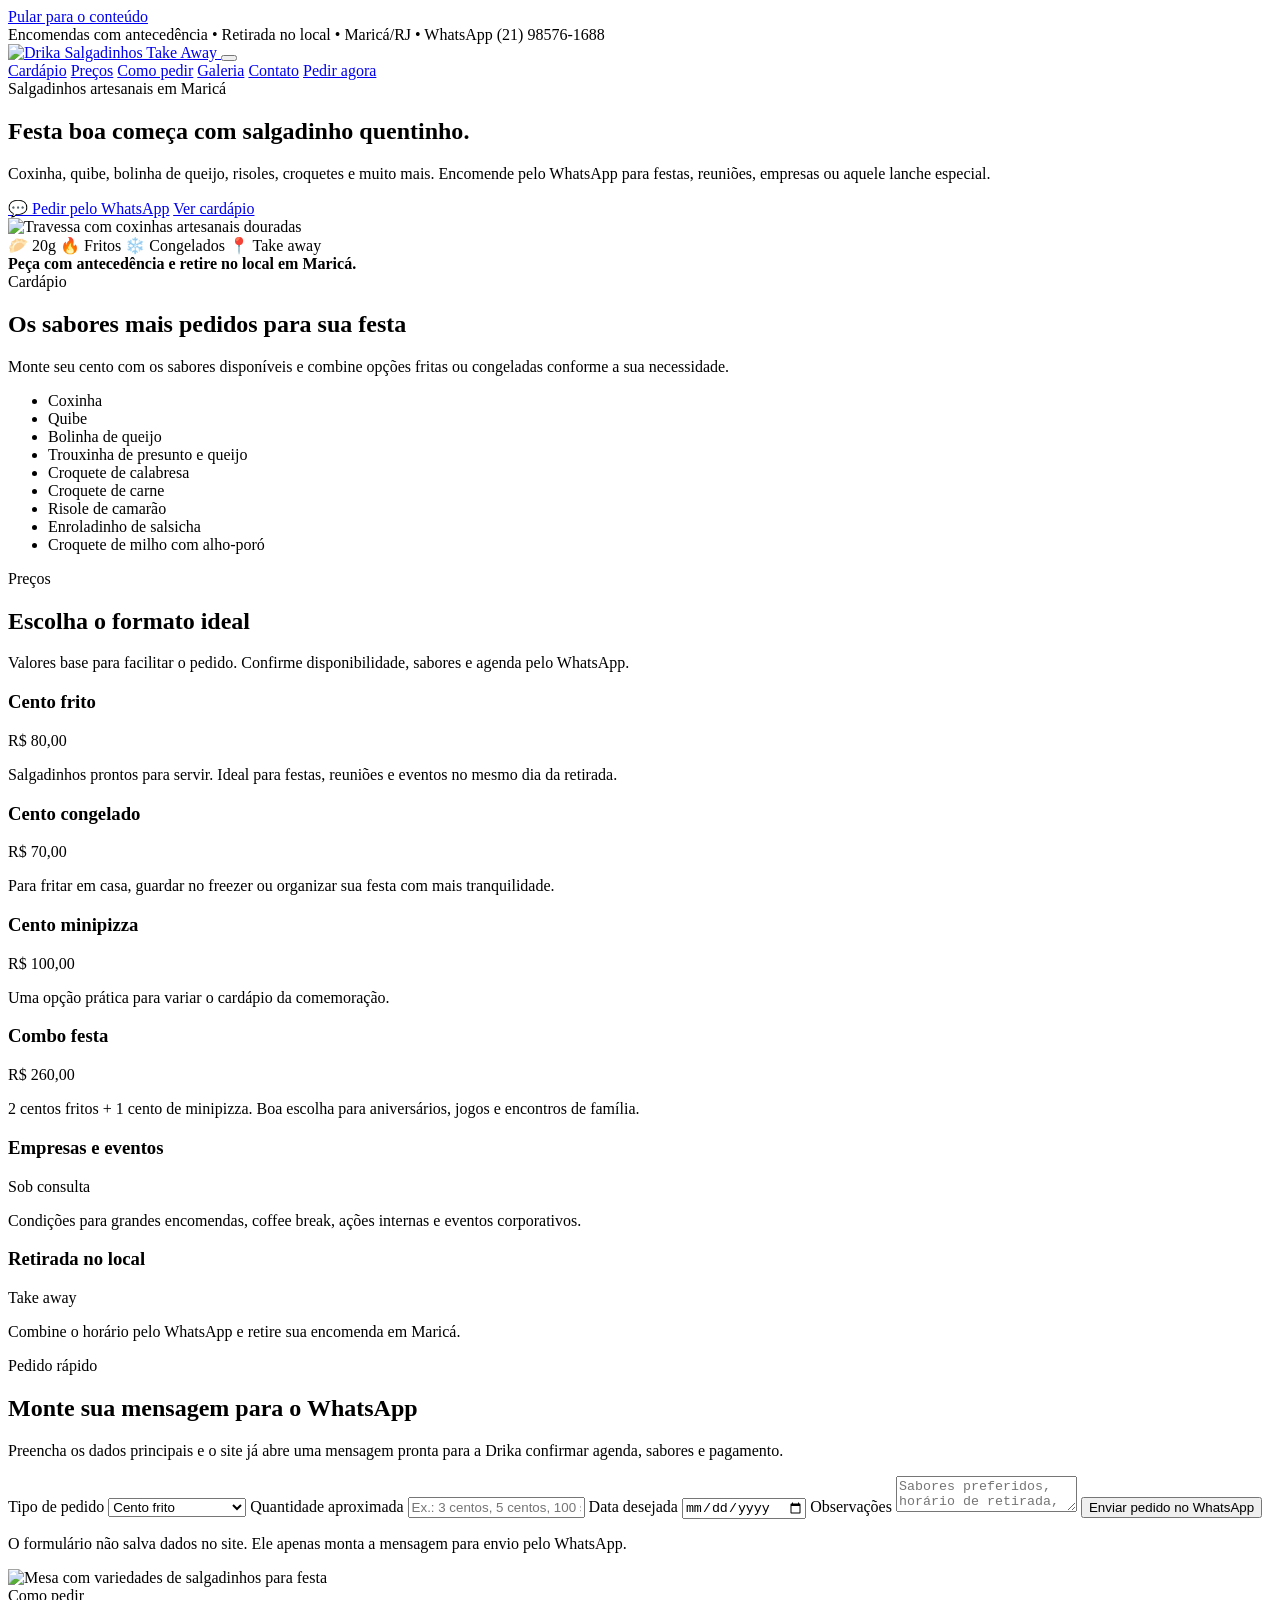
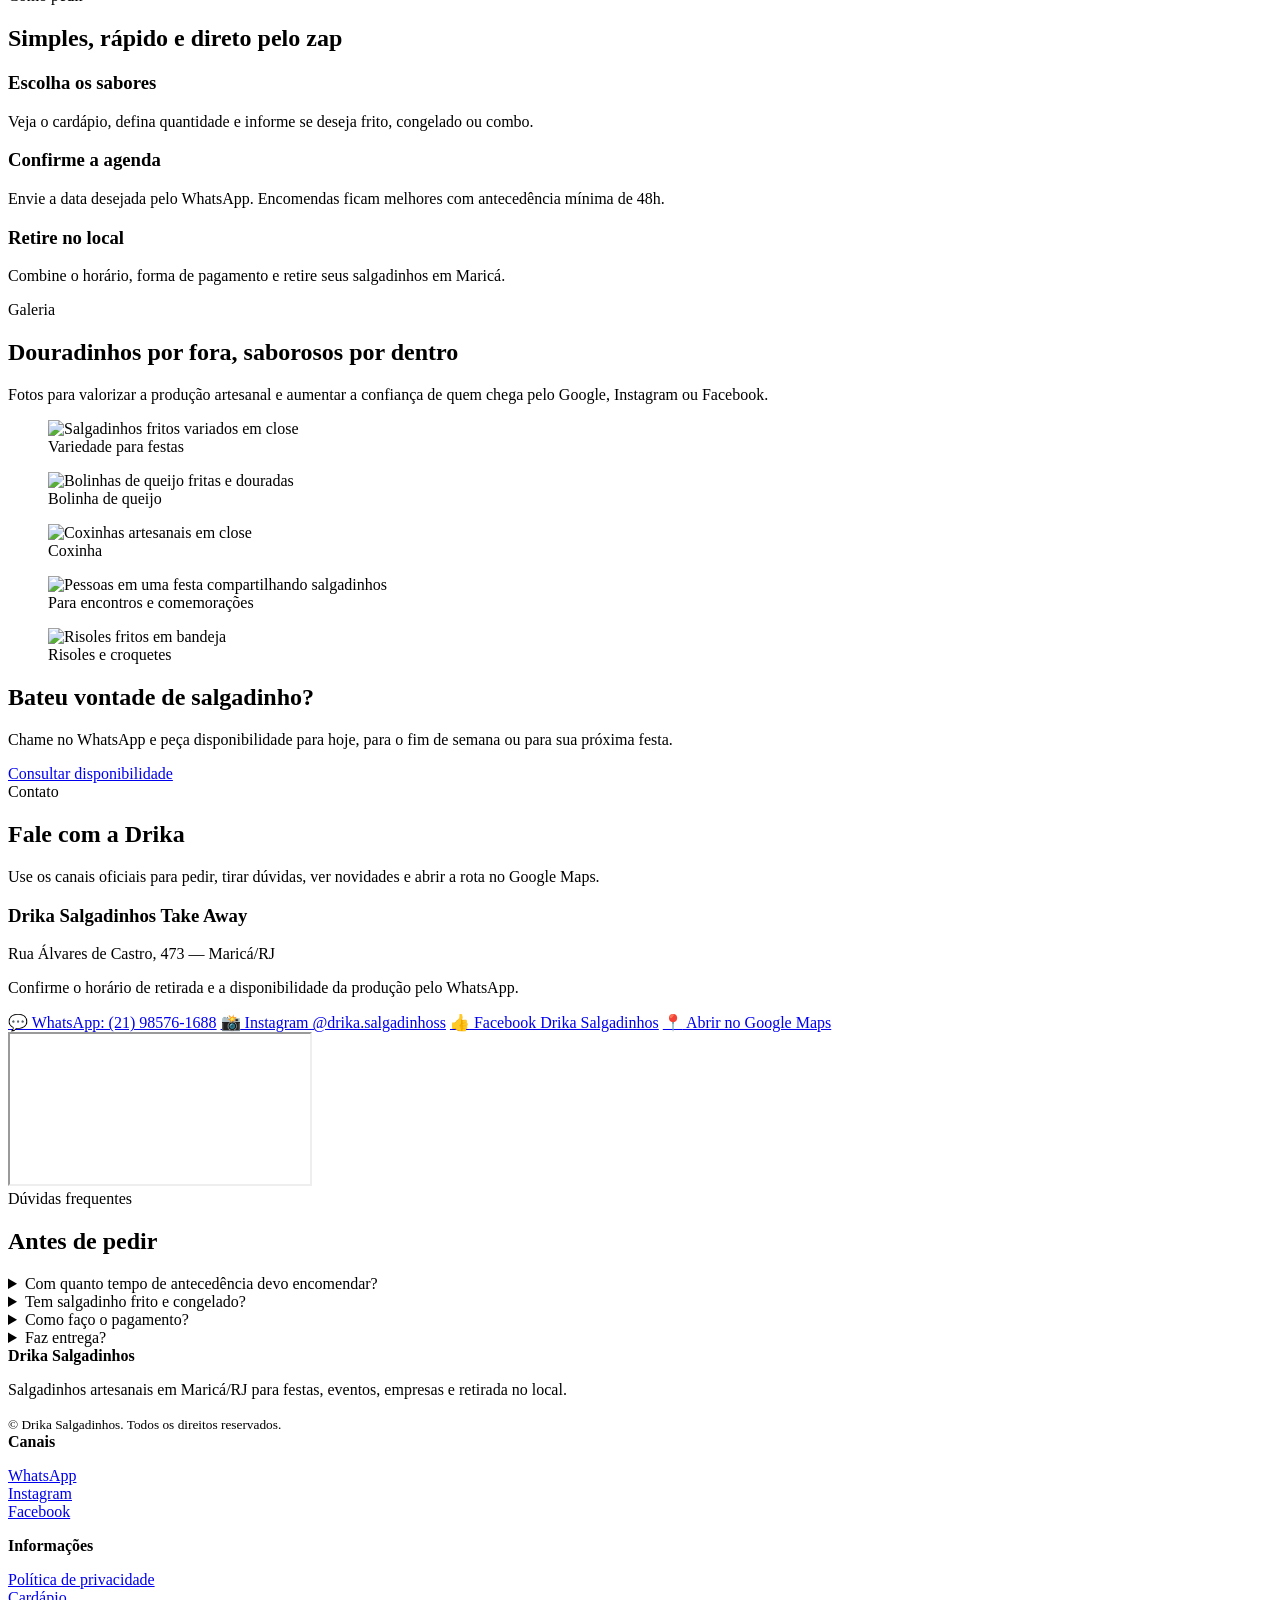
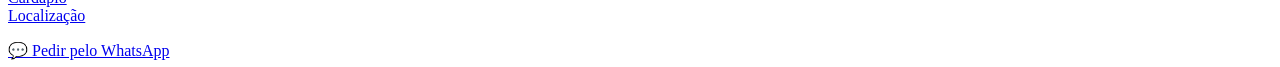
==== index.html @ 27407ce0 "Add files via upload" ====
<!doctype html>
<html lang="pt-BR">
<head>
  <meta charset="utf-8">
  <meta name="viewport" content="width=device-width, initial-scale=1">
  <title>Drika Salgadinhos em Maricá | Fritos, congelados e encomendas</title>
  <meta name="description" content="Drika Salgadinhos em Maricá/RJ. Salgadinhos artesanais para festas, reuniões, empresas e lanches. Peça pelo WhatsApp e retire no local.">
  <meta name="theme-color" content="#14b866">
  <meta property="og:title" content="Drika Salgadinhos em Maricá">
  <meta property="og:description" content="Salgadinhos artesanais fritos e congelados. Encomendas pelo WhatsApp e retirada no local.">
  <meta property="og:type" content="website">
  <meta property="og:image" content="assets/img/hero-coxinhas.webp">
  <link rel="icon" href="assets/img/favicon.svg" type="image/svg+xml">
  <link rel="manifest" href="manifest.webmanifest">
  <link rel="stylesheet" href="assets/css/styles.css">
  <script type="application/ld+json">
  {
    "@context": "https://schema.org",
    "@type": "FoodEstablishment",
    "name": "Salgadinhos Maricá - Drika Salgadinhos - Ateliê dos Salgadinhos",
    "alternateName": "Drika Salgadinhos",
    "description": "Salgadinhos artesanais em Maricá/RJ, com opções fritas e congeladas para festas, eventos e retirada no local.",
    "telephone": "+55 21 98576-1688",
    "priceRange": "R$70-R$260",
    "servesCuisine": "Salgadinhos brasileiros",
    "address": {
      "@type": "PostalAddress",
      "streetAddress": "Rua Álvares de Castro, 473",
      "addressLocality": "Maricá",
      "addressRegion": "RJ",
      "addressCountry": "BR"
    },
    "geo": {
      "@type": "GeoCoordinates",
      "latitude": -22.921061,
      "longitude": -42.8217587
    },
    "sameAs": [
      "https://www.instagram.com/drika.salgadinhoss/",
      "https://www.facebook.com/profile.php?id=100063478543805",
      "https://maps.app.goo.gl/71BUHFsjH4j9Gp3DA"
    ]
  }
  </script>
</head>
<body>
  <a class="skip-link" href="#conteudo">Pular para o conteúdo</a>
  <div class="topbar">Encomendas com antecedência • Retirada no local • Maricá/RJ • WhatsApp (21) 98576-1688</div>

  <header class="header" aria-label="Cabeçalho do site">
    <div class="container header-inner">
      <a class="logo" href="#topo" aria-label="Página inicial Drika Salgadinhos">
        <img src="assets/img/logo-drika.svg" alt="Drika Salgadinhos Take Away" width="170" height="48">
      </a>
      <button class="menu-toggle" type="button" aria-label="Abrir menu" aria-expanded="false" data-menu-toggle><span></span></button>
      <nav class="nav" data-nav aria-label="Menu principal">
        <a href="#cardapio">Cardápio</a>
        <a href="#combos">Preços</a>
        <a href="#como-pedir">Como pedir</a>
        <a href="#galeria">Galeria</a>
        <a href="#contato">Contato</a>
        <a class="nav-cta" href="https://wa.me/5521985761688?text=Ol%C3%A1%2C%20Drika!%20Vim%20pelo%20site%20e%20quero%20fazer%20uma%20encomenda." target="_blank" rel="noopener">Pedir agora</a>
      </nav>
    </div>
  </header>

  <main id="conteudo">
    <section class="hero" id="topo">
      <div class="container hero-grid">
        <div>
          <span class="eyebrow">Salgadinhos artesanais em Maricá</span>
          <h1>Festa boa começa com <strong>salgadinho quentinho</strong>.</h1>
          <p>Coxinha, quibe, bolinha de queijo, risoles, croquetes e muito mais. Encomende pelo WhatsApp para festas, reuniões, empresas ou aquele lanche especial.</p>
          <div class="hero-actions">
            <a class="btn btn-primary" href="https://wa.me/5521985761688?text=Ol%C3%A1%2C%20Drika!%20Quero%20fazer%20uma%20encomenda%20de%20salgadinhos." target="_blank" rel="noopener">💬 Pedir pelo WhatsApp</a>
            <a class="btn btn-secondary" href="#cardapio">Ver cardápio</a>
          </div>
        </div>
        <article class="hero-card" aria-label="Foto de salgadinhos">
          <img src="assets/img/hero-coxinhas.webp" alt="Travessa com coxinhas artesanais douradas" width="1000" height="523" fetchpriority="high">
          <div class="hero-card-info">
            <div class="badge-row">
              <span class="badge">🥟 20g</span>
              <span class="badge">🔥 Fritos</span>
              <span class="badge">❄️ Congelados</span>
              <span class="badge">📍 Take away</span>
            </div>
            <strong>Peça com antecedência e retire no local em Maricá.</strong>
          </div>
        </article>
      </div>
    </section>

    <div class="wave" aria-hidden="true"></div>

    <section id="cardapio">
      <div class="container">
        <div class="section-head">
          <span class="kicker">Cardápio</span>
          <h2>Os sabores mais pedidos para sua festa</h2>
          <p>Monte seu cento com os sabores disponíveis e combine opções fritas ou congeladas conforme a sua necessidade.</p>
        </div>
        <div class="flavors">
          <ul class="flavor-list">
            <li>Coxinha</li>
            <li>Quibe</li>
            <li>Bolinha de queijo</li>
            <li>Trouxinha de presunto e queijo</li>
            <li>Croquete de calabresa</li>
            <li>Croquete de carne</li>
            <li>Risole de camarão</li>
            <li>Enroladinho de salsicha</li>
            <li>Croquete de milho com alho-poró</li>
          </ul>
        </div>
      </div>
    </section>

    <section id="combos">
      <div class="container">
        <div class="section-head">
          <span class="kicker">Preços</span>
          <h2>Escolha o formato ideal</h2>
          <p>Valores base para facilitar o pedido. Confirme disponibilidade, sabores e agenda pelo WhatsApp.</p>
        </div>
        <div class="cards-grid">
          <article class="card">
            <h3>Cento frito</h3>
            <span class="price">R$ 80,00</span>
            <p>Salgadinhos prontos para servir. Ideal para festas, reuniões e eventos no mesmo dia da retirada.</p>
          </article>
          <article class="card">
            <h3>Cento congelado</h3>
            <span class="price">R$ 70,00</span>
            <p>Para fritar em casa, guardar no freezer ou organizar sua festa com mais tranquilidade.</p>
          </article>
          <article class="card">
            <h3>Cento minipizza</h3>
            <span class="price">R$ 100,00</span>
            <p>Uma opção prática para variar o cardápio da comemoração.</p>
          </article>
          <article class="card highlight">
            <h3>Combo festa</h3>
            <span class="price">R$ 260,00</span>
            <p>2 centos fritos + 1 cento de minipizza. Boa escolha para aniversários, jogos e encontros de família.</p>
          </article>
          <article class="card">
            <h3>Empresas e eventos</h3>
            <span class="price">Sob consulta</span>
            <p>Condições para grandes encomendas, coffee break, ações internas e eventos corporativos.</p>
          </article>
          <article class="card">
            <h3>Retirada no local</h3>
            <span class="price">Take away</span>
            <p>Combine o horário pelo WhatsApp e retire sua encomenda em Maricá.</p>
          </article>
        </div>
      </div>
    </section>

    <section id="pedido">
      <div class="container order-box">
        <div class="order-box-content">
          <span class="kicker">Pedido rápido</span>
          <h2>Monte sua mensagem para o WhatsApp</h2>
          <p>Preencha os dados principais e o site já abre uma mensagem pronta para a Drika confirmar agenda, sabores e pagamento.</p>
          <form class="form-grid" data-order-form>
            <label for="tipoPedido"><span>Tipo de pedido</span>
              <select id="tipoPedido" name="tipoPedido">
                <option value="Cento frito">Cento frito</option>
                <option value="Cento congelado">Cento congelado</option>
                <option value="Cento minipizza">Cento minipizza</option>
                <option value="Combo festa: 2 fritos + 1 minipizza">Combo festa</option>
                <option value="Pedido para empresa ou evento">Empresa ou evento</option>
              </select>
            </label>
            <label for="quantidadePedido"><span>Quantidade aproximada</span>
              <input id="quantidadePedido" name="quantidadePedido" type="text" placeholder="Ex.: 3 centos, 5 centos, 100 salgadinhos">
            </label>
            <label for="dataPedido"><span>Data desejada</span>
              <input id="dataPedido" name="dataPedido" type="date">
            </label>
            <label for="observacaoPedido"><span>Observações</span>
              <textarea id="observacaoPedido" name="observacaoPedido" placeholder="Sabores preferidos, horário de retirada, quantidade de pessoas..."></textarea>
            </label>
            <button class="btn btn-primary" type="submit">Enviar pedido no WhatsApp</button>
            <p class="small">O formulário não salva dados no site. Ele apenas monta a mensagem para envio pelo WhatsApp.</p>
          </form>
        </div>
        <div class="order-image" aria-hidden="true">
          <img src="assets/img/mesa-salgados.webp" alt="Mesa com variedades de salgadinhos para festa" width="1000" height="523" loading="lazy">
        </div>
      </div>
    </section>

    <section id="como-pedir">
      <div class="container">
        <div class="section-head">
          <span class="kicker">Como pedir</span>
          <h2>Simples, rápido e direto pelo zap</h2>
        </div>
        <div class="steps">
          <article class="step">
            <h3>Escolha os sabores</h3>
            <p>Veja o cardápio, defina quantidade e informe se deseja frito, congelado ou combo.</p>
          </article>
          <article class="step">
            <h3>Confirme a agenda</h3>
            <p>Envie a data desejada pelo WhatsApp. Encomendas ficam melhores com antecedência mínima de 48h.</p>
          </article>
          <article class="step">
            <h3>Retire no local</h3>
            <p>Combine o horário, forma de pagamento e retire seus salgadinhos em Maricá.</p>
          </article>
        </div>
      </div>
    </section>

    <section id="galeria">
      <div class="container">
        <div class="section-head">
          <span class="kicker">Galeria</span>
          <h2>Douradinhos por fora, saborosos por dentro</h2>
          <p>Fotos para valorizar a produção artesanal e aumentar a confiança de quem chega pelo Google, Instagram ou Facebook.</p>
        </div>
        <div class="gallery-grid">
          <figure class="gallery-item featured">
            <img src="assets/img/salgados-sortidos.webp" alt="Salgadinhos fritos variados em close" width="900" height="975" loading="lazy">
            <figcaption class="gallery-caption">Variedade para festas</figcaption>
          </figure>
          <figure class="gallery-item">
            <img src="assets/img/bolinhas-queijo.webp" alt="Bolinhas de queijo fritas e douradas" width="900" height="471" loading="lazy">
            <figcaption class="gallery-caption">Bolinha de queijo</figcaption>
          </figure>
          <figure class="gallery-item">
            <img src="assets/img/coxinhas-close.webp" alt="Coxinhas artesanais em close" width="900" height="988" loading="lazy">
            <figcaption class="gallery-caption">Coxinha</figcaption>
          </figure>
          <figure class="gallery-item featured">
            <img src="assets/img/festa-salgados.webp" alt="Pessoas em uma festa compartilhando salgadinhos" width="720" height="720" loading="lazy">
            <figcaption class="gallery-caption">Para encontros e comemorações</figcaption>
          </figure>
          <figure class="gallery-item">
            <img src="assets/img/risoles.webp" alt="Risoles fritos em bandeja" width="720" height="720" loading="lazy">
            <figcaption class="gallery-caption">Risoles e croquetes</figcaption>
          </figure>
        </div>
      </div>
    </section>

    <section>
      <div class="container cta-strip">
        <div>
          <h2>Bateu vontade de salgadinho?</h2>
          <p>Chame no WhatsApp e peça disponibilidade para hoje, para o fim de semana ou para sua próxima festa.</p>
        </div>
        <a class="btn btn-secondary" href="https://wa.me/5521985761688?text=Ol%C3%A1%2C%20Drika!%20Quero%20consultar%20disponibilidade%20de%20salgadinhos." target="_blank" rel="noopener">Consultar disponibilidade</a>
      </div>
    </section>

    <section id="contato">
      <div class="container">
        <div class="section-head">
          <span class="kicker">Contato</span>
          <h2>Fale com a Drika</h2>
          <p>Use os canais oficiais para pedir, tirar dúvidas, ver novidades e abrir a rota no Google Maps.</p>
        </div>
        <div class="contact-grid">
          <article class="contact-card">
            <h3>Drika Salgadinhos Take Away</h3>
            <p>Rua Álvares de Castro, 473 — Maricá/RJ</p>
            <p class="small">Confirme o horário de retirada e a disponibilidade da produção pelo WhatsApp.</p>
            <div class="contact-list">
              <a class="contact-link" href="https://wa.me/5521985761688" target="_blank" rel="noopener"><span>💬</span> WhatsApp: (21) 98576-1688</a>
              <a class="contact-link" href="https://www.instagram.com/drika.salgadinhoss/" target="_blank" rel="noopener"><span>📸</span> Instagram @drika.salgadinhoss</a>
              <a class="contact-link" href="https://www.facebook.com/profile.php?id=100063478543805" target="_blank" rel="noopener"><span>👍</span> Facebook Drika Salgadinhos</a>
              <a class="contact-link" href="https://maps.app.goo.gl/71BUHFsjH4j9Gp3DA" target="_blank" rel="noopener"><span>📍</span> Abrir no Google Maps</a>
            </div>
          </article>
          <div class="map-frame" aria-label="Mapa da Drika Salgadinhos em Maricá">
            <iframe title="Mapa da Drika Salgadinhos em Maricá" loading="lazy" referrerpolicy="no-referrer-when-downgrade" src="https://www.google.com/maps?q=Rua%20%C3%81lvares%20de%20Castro%2C%20473%2C%20Maric%C3%A1%2C%20RJ&output=embed"></iframe>
          </div>
        </div>
      </div>
    </section>

    <section class="faq" id="duvidas">
      <div class="container">
        <div class="section-head">
          <span class="kicker">Dúvidas frequentes</span>
          <h2>Antes de pedir</h2>
        </div>
        <details>
          <summary>Com quanto tempo de antecedência devo encomendar?</summary>
          <p>O ideal é pedir com pelo menos 48 horas de antecedência. Para grandes encomendas, festas e empresas, quanto antes melhor.</p>
        </details>
        <details>
          <summary>Tem salgadinho frito e congelado?</summary>
          <p>Sim. Há opções fritas para servir e opções congeladas para preparar em casa.</p>
        </details>
        <details>
          <summary>Como faço o pagamento?</summary>
          <p>Combine pelo WhatsApp. A Drika informa as opções disponíveis, como Pix, dinheiro ou cartão.</p>
        </details>
        <details>
          <summary>Faz entrega?</summary>
          <p>O foco é retirada no local. Entrega pode ser consultada pelo WhatsApp conforme região, agenda e quantidade.</p>
        </details>
      </div>
    </section>
  </main>

  <footer class="footer">
    <div class="container footer-grid">
      <div>
        <strong>Drika Salgadinhos</strong>
        <p>Salgadinhos artesanais em Maricá/RJ para festas, eventos, empresas e retirada no local.</p>
        <small>© <span data-year></span> Drika Salgadinhos. Todos os direitos reservados.</small>
      </div>
      <div>
        <strong>Canais</strong>
        <p><a href="https://wa.me/5521985761688" target="_blank" rel="noopener">WhatsApp</a><br>
        <a href="https://www.instagram.com/drika.salgadinhoss/" target="_blank" rel="noopener">Instagram</a><br>
        <a href="https://www.facebook.com/profile.php?id=100063478543805" target="_blank" rel="noopener">Facebook</a></p>
      </div>
      <div>
        <strong>Informações</strong>
        <p><a href="privacidade.html">Política de privacidade</a><br>
        <a href="#cardapio">Cardápio</a><br>
        <a href="#contato">Localização</a></p>
      </div>
    </div>
  </footer>

  <a class="btn btn-primary whatsapp-float" href="https://wa.me/5521985761688?text=Ol%C3%A1%2C%20Drika!%20Vim%20pelo%20site%20e%20quero%20fazer%20uma%20encomenda." target="_blank" rel="noopener">💬 Pedir pelo WhatsApp</a>
  <script src="assets/js/script.js" defer></script>
</body>
</html>
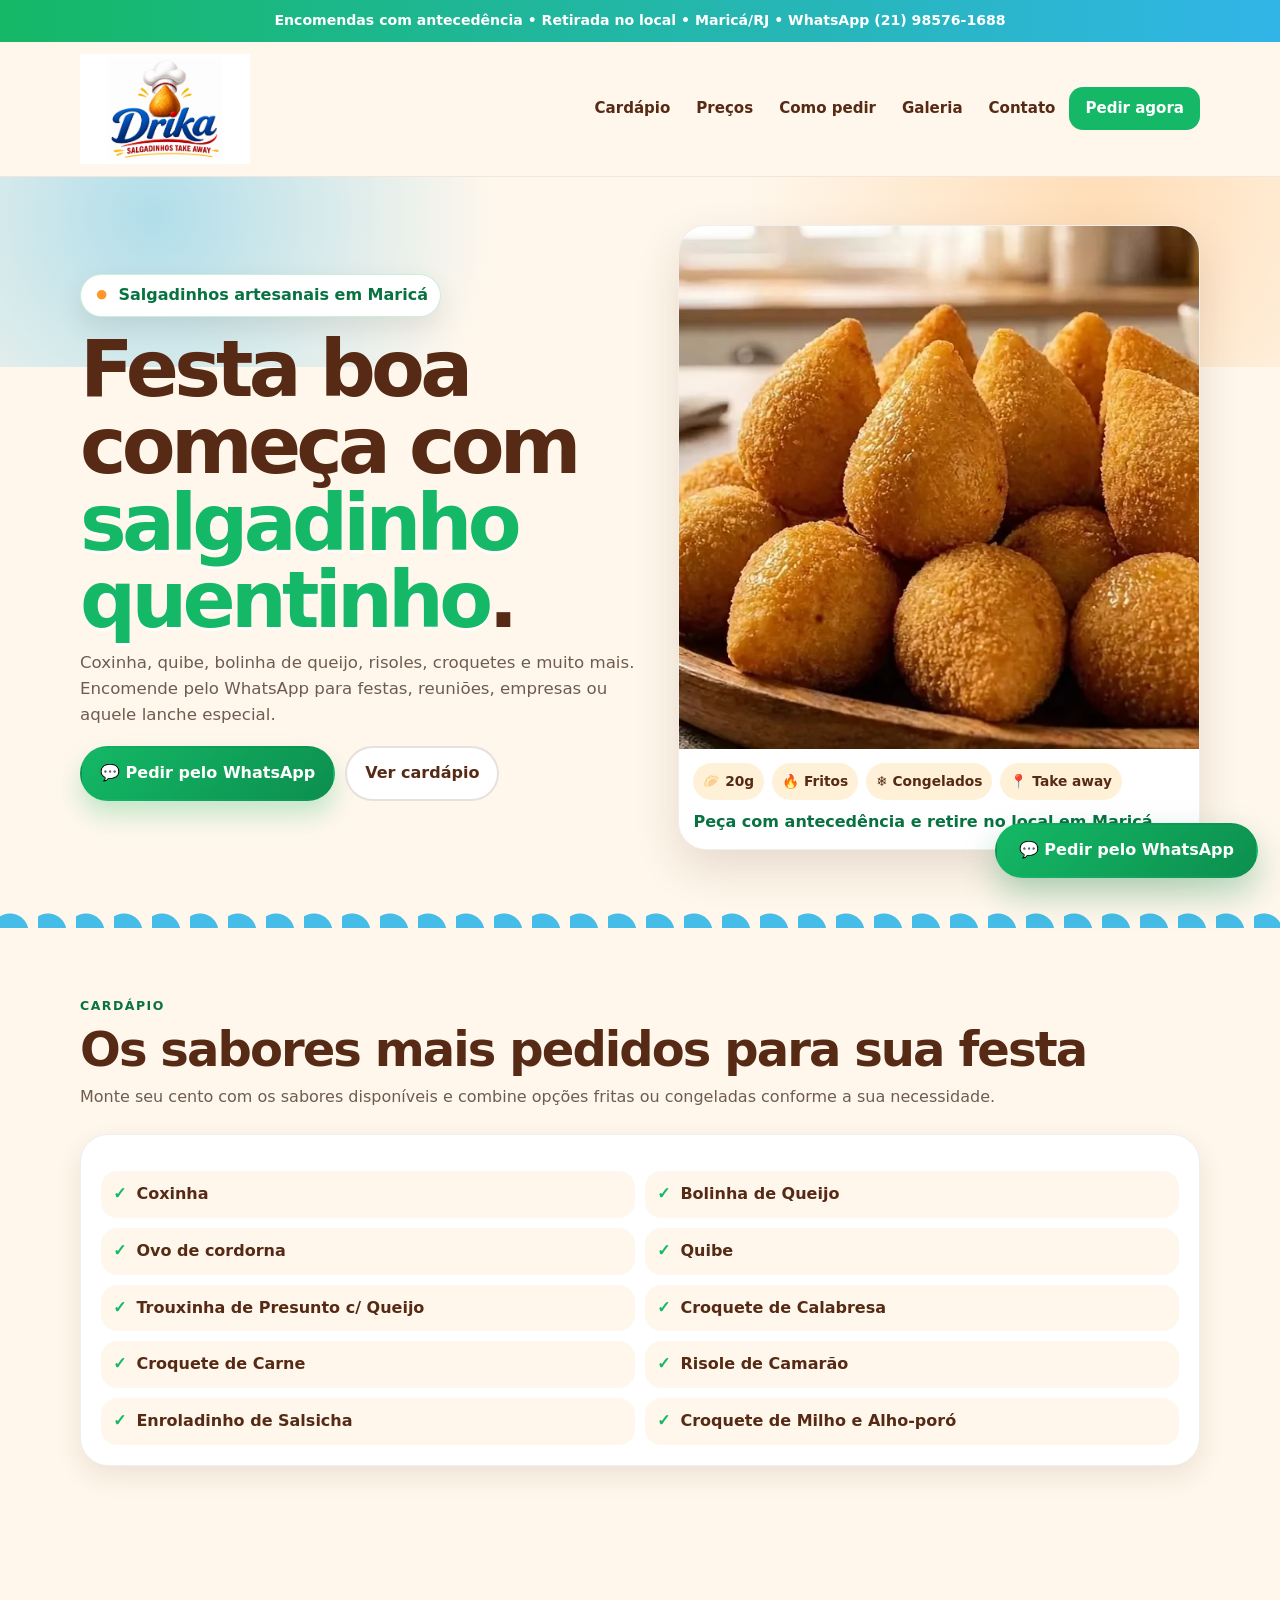
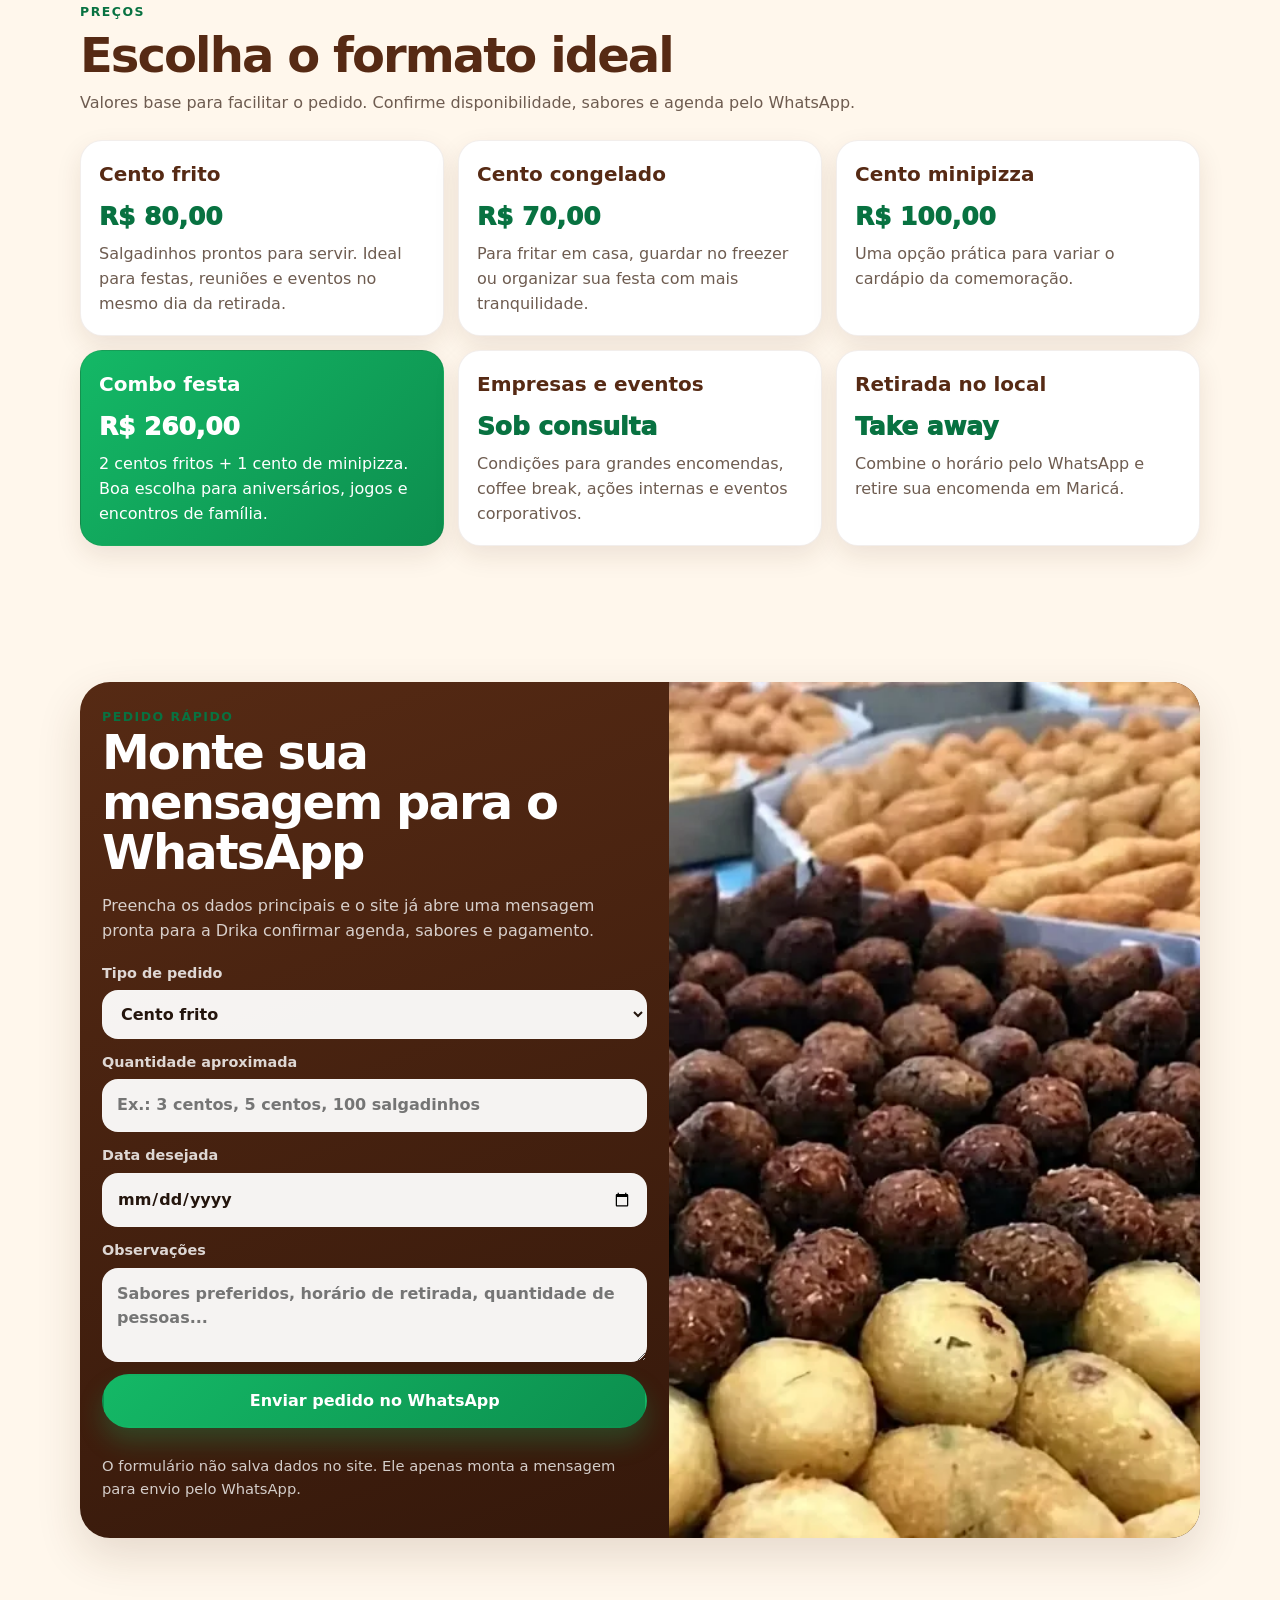
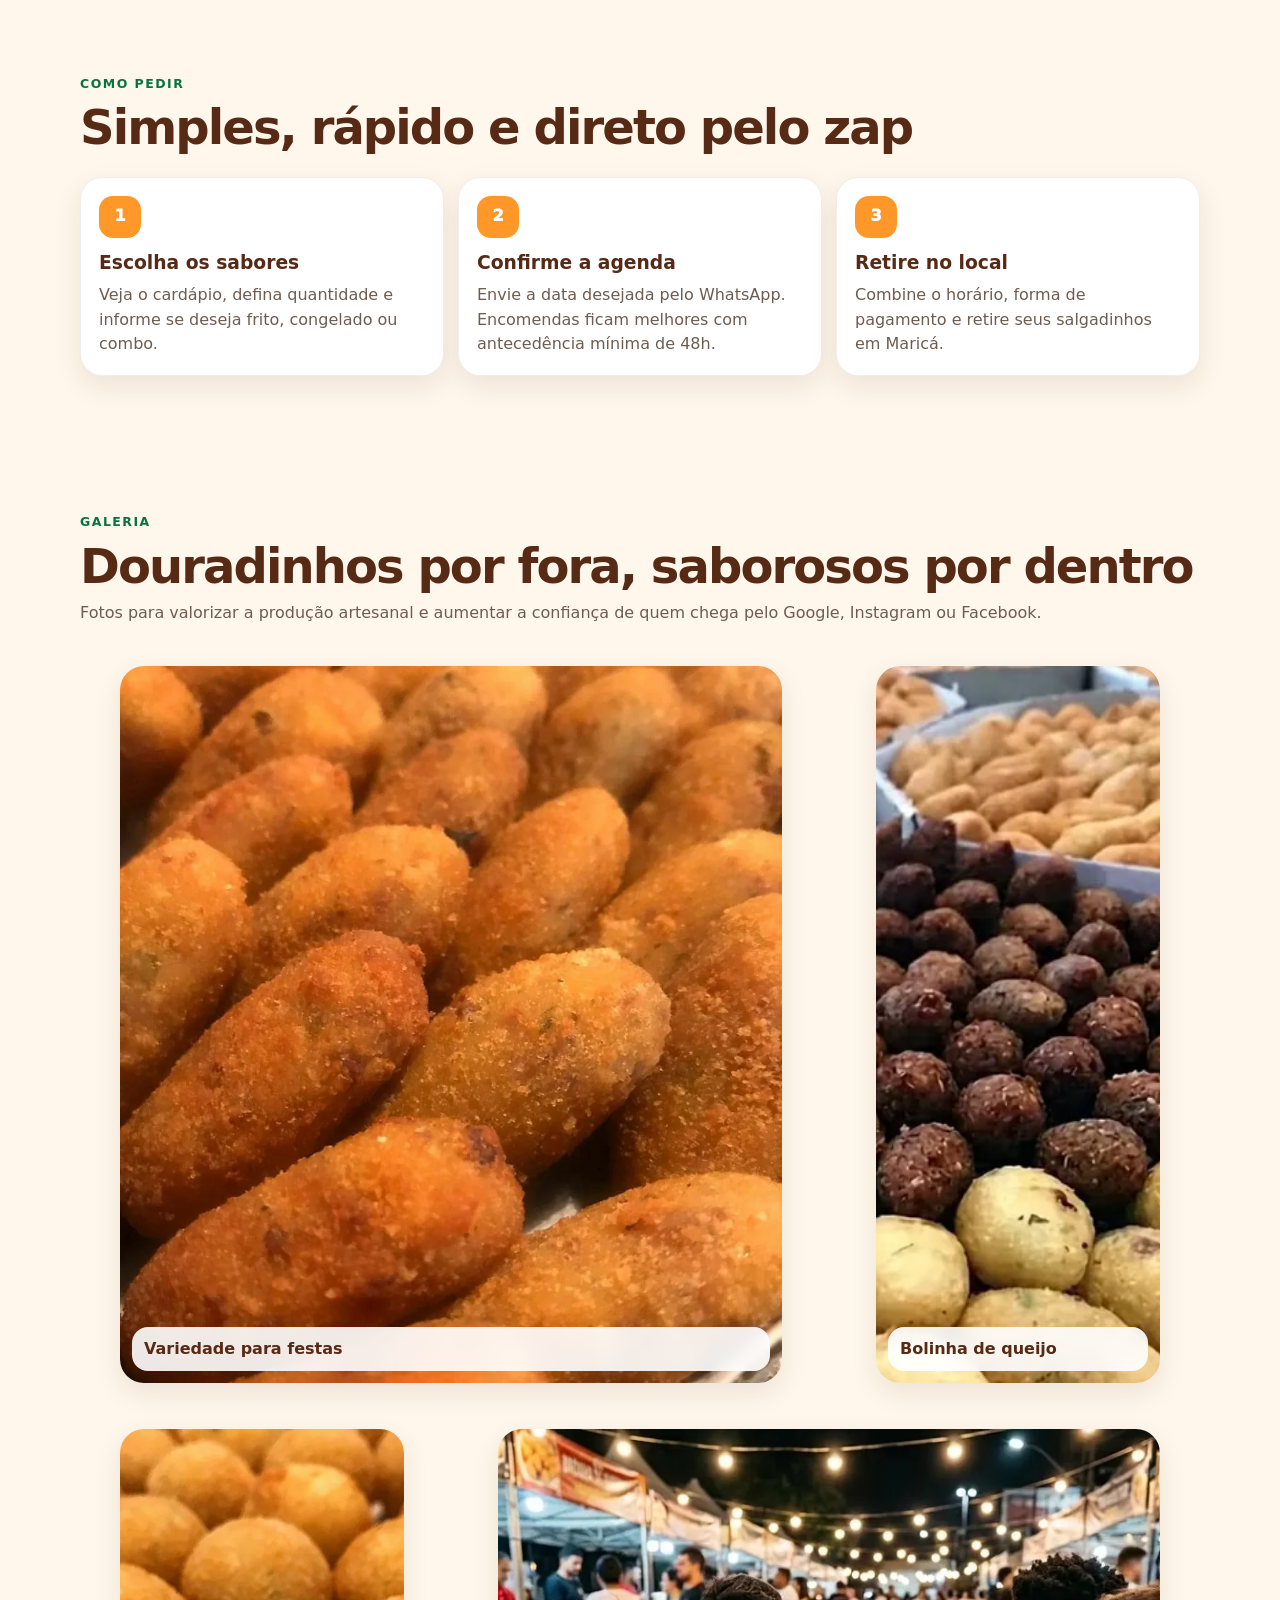
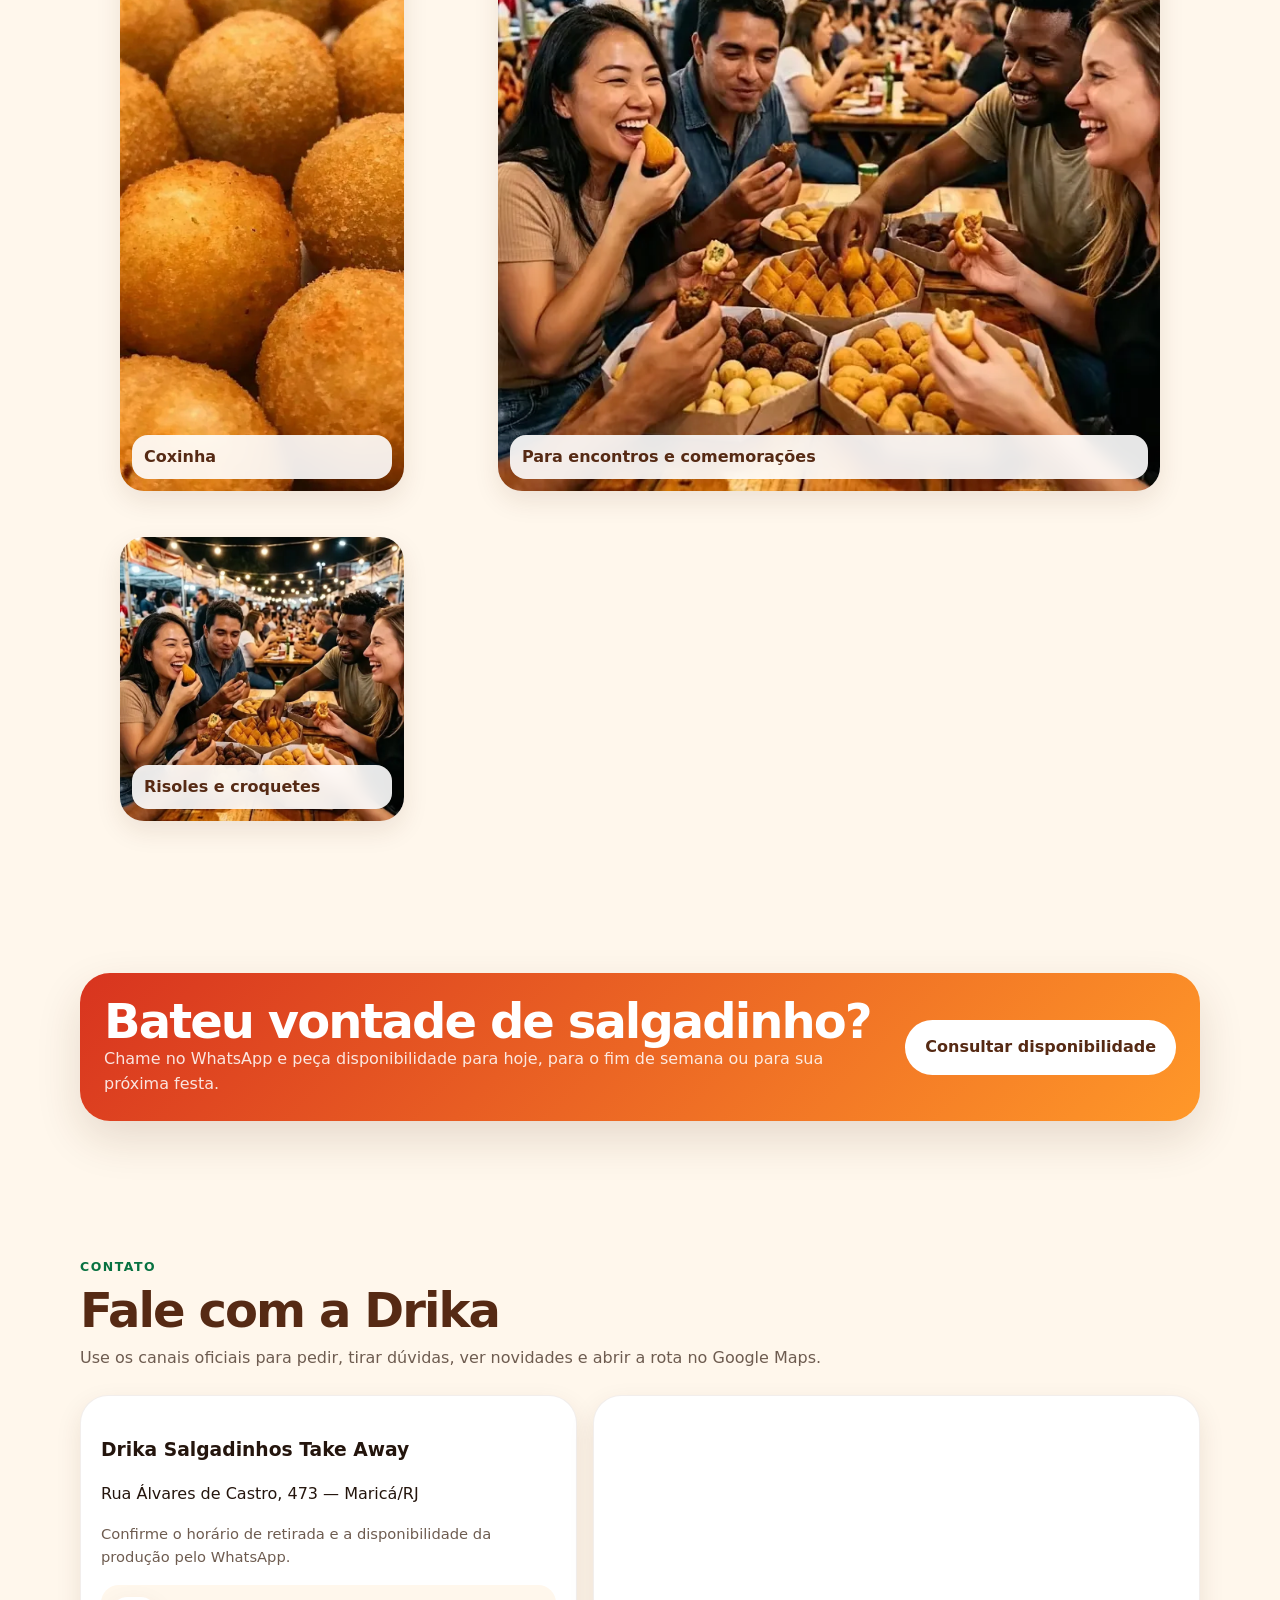
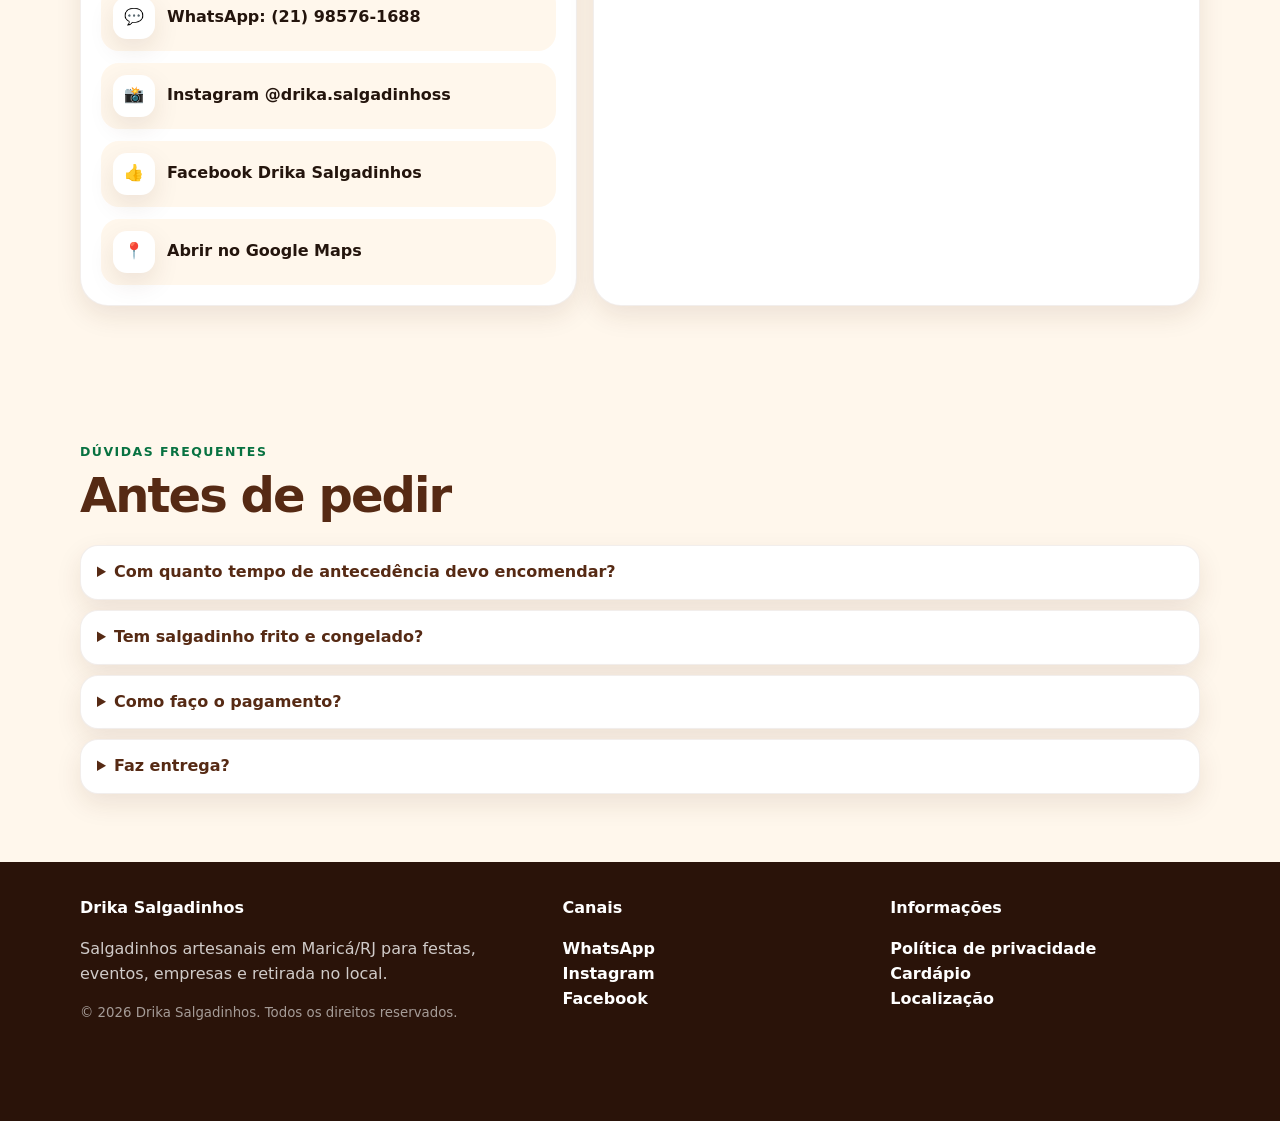
==== commit 4619af2c: "Update index.html" ====
--- a/index.html
+++ b/index.html
@@ -103,14 +103,15 @@
         <div class="flavors">
           <ul class="flavor-list">
             <li>Coxinha</li>
-            <li>Quibe</li>
-            <li>Bolinha de queijo</li>
-            <li>Trouxinha de presunto e queijo</li>
-            <li>Croquete de calabresa</li>
-            <li>Croquete de carne</li>
-            <li>Risole de camarão</li>
-            <li>Enroladinho de salsicha</li>
-            <li>Croquete de milho com alho-poró</li>
+            <li>Bolinha de Queijo</li>
+            <li>Ovo de cordorna</li>
+            <li>Quibe</li>            
+            <li>Trouxinha de Presunto c/ Queijo</li>
+            <li>Croquete de Calabresa</li>
+            <li>Croquete de Carne</li>
+            <li>Risole de Camarão</li>
+            <li>Enroladinho de Salsicha</li>
+            <li>Croquete de Milho e Alho-poró</li>
           </ul>
         </div>
       </div>
--- a/assets/css/styles.css
+++ b/assets/css/styles.css
@@ -0,0 +1,549 @@
+/*
+  Site Drika Salgadinhos — CSS mobile-first
+  Cores inspiradas nos materiais enviados: azul, verde, laranja e vermelho.
+*/
+:root {
+  --verde: #14b866;
+  --verde-escuro: #087241;
+  --azul: #31b5e8;
+  --azul-escuro: #0879a5;
+  --laranja: #ff9829;
+  --vermelho: #d8341f;
+  --creme: #fff7ec;
+  --creme-2: #fff1d8;
+  --marrom: #562a14;
+  --texto: #24150d;
+  --muted: #6e5c50;
+  --branco: #ffffff;
+  --sombra: 0 18px 45px rgba(75, 39, 15, .14);
+  --sombra-suave: 0 10px 26px rgba(75, 39, 15, .10);
+  --radius: 22px;
+  --container: 1120px;
+}
+
+* { box-sizing: border-box; }
+html { scroll-behavior: smooth; }
+body {
+  margin: 0;
+  font-family: Inter, system-ui, -apple-system, BlinkMacSystemFont, "Segoe UI", Arial, sans-serif;
+  color: var(--texto);
+  background: var(--creme);
+  line-height: 1.55;
+}
+img { max-width: 100%; display: block; }
+a { color: inherit; text-decoration: none; }
+button, input, select, textarea { font: inherit; }
+
+.container {
+  width: min(100% - 32px, var(--container));
+  margin-inline: auto;
+}
+.skip-link {
+  position: absolute;
+  left: -999px;
+  top: 8px;
+  background: var(--texto);
+  color: var(--branco);
+  padding: 10px 14px;
+  border-radius: 999px;
+  z-index: 99;
+}
+.skip-link:focus { left: 8px; }
+
+.topbar {
+  background: linear-gradient(90deg, var(--verde), var(--azul));
+  color: var(--branco);
+  font-weight: 800;
+  font-size: .88rem;
+  text-align: center;
+  padding: 10px 12px;
+}
+
+.header {
+  position: sticky;
+  top: 0;
+  z-index: 20;
+  background: rgba(255, 247, 236, .92);
+  backdrop-filter: blur(12px);
+  border-bottom: 1px solid rgba(86, 42, 20, .08);
+}
+.header-inner {
+  display: flex;
+  align-items: center;
+  justify-content: space-between;
+  gap: 16px;
+  padding: 12px 0;
+}
+.logo {
+  display: flex;
+  align-items: center;
+  gap: 10px;
+  min-width: 168px;
+}
+.logo img { width: 170px; height: auto; }
+
+.menu-toggle {
+  width: 46px;
+  height: 46px;
+  border: 0;
+  background: var(--branco);
+  border-radius: 14px;
+  box-shadow: var(--sombra-suave);
+  display: grid;
+  place-items: center;
+  cursor: pointer;
+}
+.menu-toggle span,
+.menu-toggle span::before,
+.menu-toggle span::after {
+  display: block;
+  width: 22px;
+  height: 2px;
+  background: var(--marrom);
+  border-radius: 999px;
+  content: "";
+}
+.menu-toggle span::before { transform: translateY(-7px); }
+.menu-toggle span::after { transform: translateY(5px); }
+
+.nav {
+  position: absolute;
+  inset: 70px 16px auto 16px;
+  background: var(--branco);
+  border-radius: 20px;
+  box-shadow: var(--sombra);
+  padding: 12px;
+  display: none;
+}
+.nav.is-open { display: block; }
+.nav a {
+  display: block;
+  padding: 12px 14px;
+  border-radius: 14px;
+  color: var(--marrom);
+  font-weight: 800;
+}
+.nav a:hover,
+.nav a:focus-visible { background: var(--creme-2); outline: none; }
+.nav .nav-cta {
+  background: var(--verde);
+  color: var(--branco);
+  text-align: center;
+  margin-top: 4px;
+}
+
+.hero {
+  position: relative;
+  overflow: hidden;
+  padding: 28px 0 34px;
+}
+.hero::before {
+  content: "";
+  position: absolute;
+  inset: 0 0 auto 0;
+  height: 190px;
+  background: radial-gradient(circle at 12% 20%, rgba(49,181,232,.38), transparent 30%),
+              radial-gradient(circle at 86% 16%, rgba(255,152,41,.28), transparent 32%);
+  pointer-events: none;
+}
+.hero-grid {
+  position: relative;
+  display: grid;
+  gap: 22px;
+}
+.eyebrow {
+  display: inline-flex;
+  align-items: center;
+  gap: 8px;
+  width: fit-content;
+  background: var(--branco);
+  color: var(--verde-escuro);
+  font-weight: 900;
+  border: 1px solid rgba(20,184,102,.22);
+  border-radius: 999px;
+  padding: 8px 12px;
+  box-shadow: var(--sombra-suave);
+}
+.eyebrow::before { content: "•"; font-size: 1.7rem; line-height: 0; color: var(--laranja); }
+.hero h1 {
+  margin: 14px 0 12px;
+  font-size: clamp(2.15rem, 10vw, 4.9rem);
+  line-height: .98;
+  letter-spacing: -0.06em;
+  color: var(--marrom);
+}
+.hero h1 strong {
+  color: var(--verde);
+  text-shadow: 0 3px 0 rgba(255,255,255,.85);
+}
+.hero p {
+  margin: 0 0 18px;
+  color: var(--muted);
+  font-size: 1.04rem;
+}
+.hero-actions,
+.section-actions {
+  display: flex;
+  flex-direction: column;
+  gap: 10px;
+}
+.btn {
+  display: inline-flex;
+  align-items: center;
+  justify-content: center;
+  gap: 9px;
+  min-height: 50px;
+  border-radius: 999px;
+  border: 2px solid transparent;
+  padding: 13px 18px;
+  font-weight: 900;
+  transition: transform .16s ease, box-shadow .16s ease, background .16s ease;
+  cursor: pointer;
+}
+.btn:hover { transform: translateY(-2px); }
+.btn-primary {
+  color: var(--branco);
+  background: linear-gradient(135deg, var(--verde), #0c8f4e);
+  box-shadow: 0 14px 25px rgba(20,184,102,.25);
+}
+.btn-secondary {
+  background: var(--branco);
+  color: var(--marrom);
+  border-color: rgba(86, 42, 20, .14);
+}
+.btn-ghost {
+  background: transparent;
+  color: var(--marrom);
+  border-color: rgba(86, 42, 20, .18);
+}
+
+.hero-card {
+  background: var(--branco);
+  border-radius: 28px;
+  overflow: hidden;
+  box-shadow: var(--sombra);
+  border: 1px solid rgba(86, 42, 20, .08);
+}
+.hero-card img {
+  aspect-ratio: 4 / 3;
+  object-fit: cover;
+  width: 100%;
+}
+.hero-card-info {
+  display: grid;
+  grid-template-columns: 1fr;
+  gap: 10px;
+  padding: 14px;
+}
+.badge-row { display: flex; flex-wrap: wrap; gap: 8px; }
+.badge {
+  display: inline-flex;
+  align-items: center;
+  gap: 6px;
+  border-radius: 999px;
+  padding: 8px 10px;
+  background: var(--creme-2);
+  color: var(--marrom);
+  font-weight: 800;
+  font-size: .86rem;
+}
+.hero-card-info strong { color: var(--verde-escuro); }
+
+.wave {
+  height: 18px;
+  background: radial-gradient(circle at 10px 22px, var(--azul) 18px, transparent 19px) repeat-x;
+  background-size: 38px 30px;
+  opacity: .9;
+}
+
+section { padding: 50px 0; }
+.section-head {
+  display: grid;
+  gap: 10px;
+  margin-bottom: 24px;
+}
+.kicker {
+  color: var(--verde-escuro);
+  font-weight: 900;
+  letter-spacing: .12em;
+  text-transform: uppercase;
+  font-size: .78rem;
+}
+h2 {
+  margin: 0;
+  color: var(--marrom);
+  font-size: clamp(1.85rem, 8vw, 3rem);
+  line-height: 1.04;
+  letter-spacing: -0.04em;
+}
+.section-head p { margin: 0; color: var(--muted); }
+
+.cards-grid {
+  display: grid;
+  gap: 14px;
+}
+.card {
+  background: var(--branco);
+  border: 1px solid rgba(86, 42, 20, .08);
+  border-radius: var(--radius);
+  box-shadow: var(--sombra-suave);
+  padding: 18px;
+}
+.card.highlight {
+  background: linear-gradient(135deg, var(--verde), #0d8e4e);
+  color: var(--branco);
+}
+.card.highlight h3,
+.card.highlight .price,
+.card.highlight p { color: var(--branco); }
+.card h3 { margin: 0 0 8px; color: var(--marrom); font-size: 1.25rem; }
+.card p { margin: 0; color: var(--muted); }
+.price {
+  display: block;
+  color: var(--verde-escuro);
+  font-size: 1.55rem;
+  font-weight: 950;
+  margin: 8px 0 6px;
+}
+.small { font-size: .92rem; color: var(--muted); }
+
+.flavors {
+  background: var(--branco);
+  border-radius: 28px;
+  padding: 20px;
+  box-shadow: var(--sombra-suave);
+  border: 1px solid rgba(86, 42, 20, .08);
+}
+.flavor-list {
+  list-style: none;
+  padding: 0;
+  margin: 16px 0 0;
+  display: grid;
+  gap: 10px;
+}
+.flavor-list li {
+  display: flex;
+  align-items: center;
+  gap: 10px;
+  background: var(--creme);
+  border-radius: 16px;
+  padding: 11px 12px;
+  color: var(--marrom);
+  font-weight: 800;
+}
+.flavor-list li::before { content: "✓"; color: var(--verde); font-weight: 950; }
+
+.order-box {
+  background: linear-gradient(160deg, var(--marrom), #2f1509);
+  color: var(--branco);
+  border-radius: 30px;
+  overflow: hidden;
+  box-shadow: var(--sombra);
+}
+.order-box-content { padding: 22px; }
+.order-box h2 { color: var(--branco); }
+.order-box p { color: rgba(255,255,255,.78); }
+.form-grid { display: grid; gap: 12px; margin-top: 18px; }
+label { display: grid; gap: 6px; font-weight: 800; }
+label span { color: rgba(255,255,255,.82); font-size: .9rem; }
+input, select, textarea {
+  width: 100%;
+  border: 1px solid rgba(255,255,255,.14);
+  background: rgba(255,255,255,.95);
+  color: var(--texto);
+  border-radius: 16px;
+  padding: 13px 14px;
+  outline: none;
+}
+textarea { min-height: 94px; resize: vertical; }
+input:focus, select:focus, textarea:focus { box-shadow: 0 0 0 3px rgba(49,181,232,.34); }
+.order-image img {
+  width: 100%;
+  height: 260px;
+  object-fit: cover;
+}
+
+.steps {
+  display: grid;
+  gap: 14px;
+  counter-reset: steps;
+}
+.step {
+  background: var(--branco);
+  border-radius: var(--radius);
+  padding: 18px;
+  box-shadow: var(--sombra-suave);
+  border: 1px solid rgba(86, 42, 20, .08);
+  counter-increment: steps;
+}
+.step::before {
+  content: counter(steps);
+  display: grid;
+  place-items: center;
+  width: 42px;
+  height: 42px;
+  border-radius: 14px;
+  background: var(--laranja);
+  color: var(--branco);
+  font-weight: 950;
+  margin-bottom: 10px;
+}
+.step h3 { margin: 0 0 6px; color: var(--marrom); }
+.step p { margin: 0; color: var(--muted); }
+
+.gallery-grid {
+  display: grid;
+  gap: 14px;
+}
+.gallery-item {
+  position: relative;
+  overflow: hidden;
+  border-radius: 24px;
+  background: var(--branco);
+  box-shadow: var(--sombra-suave);
+  min-height: 210px;
+}
+.gallery-item img {
+  width: 100%;
+  height: 100%;
+  min-height: 230px;
+  object-fit: cover;
+}
+.gallery-caption {
+  position: absolute;
+  left: 12px;
+  right: 12px;
+  bottom: 12px;
+  background: rgba(255,255,255,.9);
+  border-radius: 16px;
+  padding: 10px 12px;
+  color: var(--marrom);
+  font-weight: 900;
+  backdrop-filter: blur(8px);
+}
+
+.cta-strip {
+  background: linear-gradient(135deg, var(--vermelho), var(--laranja));
+  color: var(--branco);
+  border-radius: 30px;
+  padding: 24px;
+  display: grid;
+  gap: 16px;
+  box-shadow: var(--sombra);
+}
+.cta-strip h2 { color: var(--branco); }
+.cta-strip p { margin: 0; color: rgba(255,255,255,.86); }
+.cta-strip .btn-secondary { border-color: transparent; }
+
+.contact-grid {
+  display: grid;
+  gap: 16px;
+}
+.contact-card {
+  background: var(--branco);
+  border-radius: 28px;
+  padding: 20px;
+  box-shadow: var(--sombra-suave);
+  border: 1px solid rgba(86, 42, 20, .08);
+}
+.contact-list { display: grid; gap: 12px; margin-top: 16px; }
+.contact-link {
+  display: flex;
+  gap: 12px;
+  align-items: center;
+  background: var(--creme);
+  border-radius: 18px;
+  padding: 12px;
+  font-weight: 900;
+}
+.contact-link span {
+  display: grid;
+  place-items: center;
+  width: 42px;
+  height: 42px;
+  border-radius: 14px;
+  background: var(--branco);
+  box-shadow: var(--sombra-suave);
+}
+.map-frame {
+  overflow: hidden;
+  border-radius: 28px;
+  min-height: 340px;
+  box-shadow: var(--sombra-suave);
+  border: 1px solid rgba(86, 42, 20, .08);
+  background: var(--branco);
+}
+.map-frame iframe {
+  width: 100%;
+  height: 360px;
+  border: 0;
+}
+
+.faq details {
+  background: var(--branco);
+  border: 1px solid rgba(86, 42, 20, .08);
+  border-radius: 18px;
+  padding: 14px 16px;
+  box-shadow: var(--sombra-suave);
+}
+.faq details + details { margin-top: 10px; }
+.faq summary { cursor: pointer; font-weight: 900; color: var(--marrom); }
+.faq p { margin: 10px 0 0; color: var(--muted); }
+
+.footer {
+  background: #2a1309;
+  color: rgba(255,255,255,.78);
+  padding: 34px 0 94px;
+}
+.footer strong { color: var(--branco); }
+.footer-grid { display: grid; gap: 18px; }
+.footer a { color: var(--branco); font-weight: 800; }
+.footer small { display: block; margin-top: 12px; color: rgba(255,255,255,.58); }
+
+.whatsapp-float {
+  position: fixed;
+  left: 16px;
+  right: 16px;
+  bottom: 16px;
+  z-index: 40;
+  box-shadow: 0 16px 35px rgba(11, 136, 76, .32);
+}
+
+@media (min-width: 700px) {
+  .hero-actions,
+  .section-actions { flex-direction: row; align-items: center; }
+  .hero-grid { grid-template-columns: 1.05fr .95fr; align-items: center; }
+  .cards-grid { grid-template-columns: repeat(3, 1fr); }
+  .flavor-list { grid-template-columns: repeat(2, 1fr); }
+  .steps { grid-template-columns: repeat(3, 1fr); }
+  .gallery-grid { grid-template-columns: repeat(3, 1fr); }
+  .gallery-item.featured { grid-column: span 2; }
+  .order-box { display: grid; grid-template-columns: 1fr .9fr; align-items: stretch; }
+  .order-image img { height: 100%; min-height: 480px; }
+  .contact-grid { grid-template-columns: .9fr 1.1fr; align-items: stretch; }
+  .cta-strip { grid-template-columns: 1fr auto; align-items: center; }
+  .footer-grid { grid-template-columns: 1.2fr .8fr .8fr; }
+}
+
+@media (min-width: 980px) {
+  .menu-toggle { display: none; }
+  .nav {
+    position: static;
+    display: flex !important;
+    align-items: center;
+    background: transparent;
+    box-shadow: none;
+    padding: 0;
+    border-radius: 0;
+    gap: 2px;
+  }
+  .nav a { padding: 10px 12px; font-size: .94rem; }
+  .nav .nav-cta { margin-top: 0; padding: 10px 16px; }
+  .hero { padding: 48px 0 60px; }
+  section { padding: 68px 0; }
+  .whatsapp-float { left: auto; right: 22px; bottom: 22px; width: auto; padding-inline: 22px; }
+}
+
+@media (prefers-reduced-motion: reduce) {
+  *, *::before, *::after { scroll-behavior: auto !important; transition: none !important; }
+}
